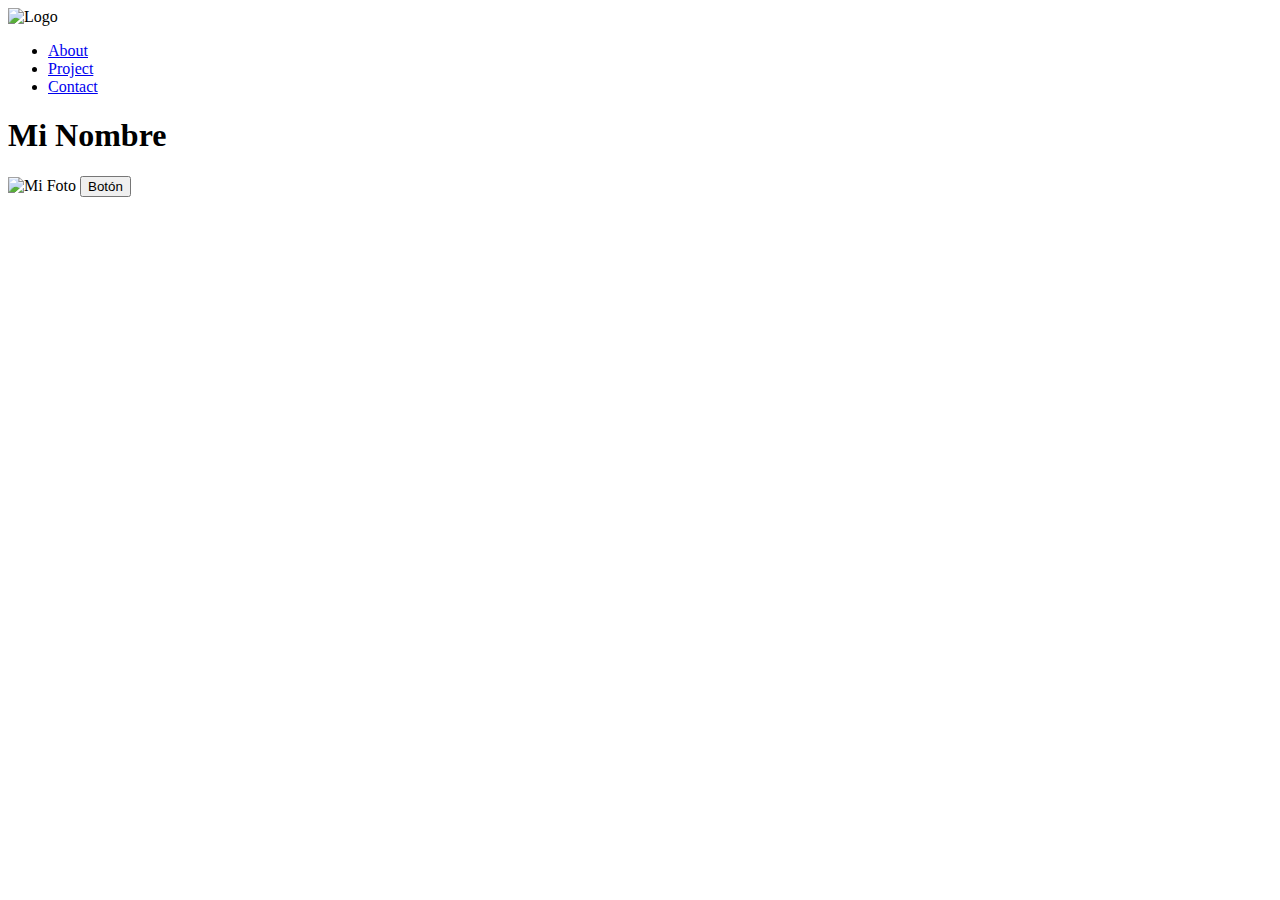
==== index.html @ 41021c16 "first commit" ====
<!DOCTYPE html>
<html lang="en">
<head>
    <meta charset="UTF-8">
    <meta name="viewport" content="width=device-width, initial-scale=1.0">
    <title>blog</title>
    <link rel="stylesheet" href="css/style.css">
    <script src="js/script.js"></script>
</head>
<body>
    <nav>
        <div class="logo">
            <img src="ruta-del-logo.png" alt="Logo">
        </div>
        <ul class="nav-links">
            <li><a href="#about">About</a></li>
            <li><a href="#project">Project</a></li>
            <li><a href="#contact">Contact</a></li>
        </ul>
    </nav>

    <section class="main-section">
        <div class="content">
            <h1>Mi Nombre</h1>
            <img src="ruta-de-la-foto.jpg" alt="Mi Foto" class="profile-pic">
            <button>Botón</button>
        </div>
    </section>
</body>
</html>
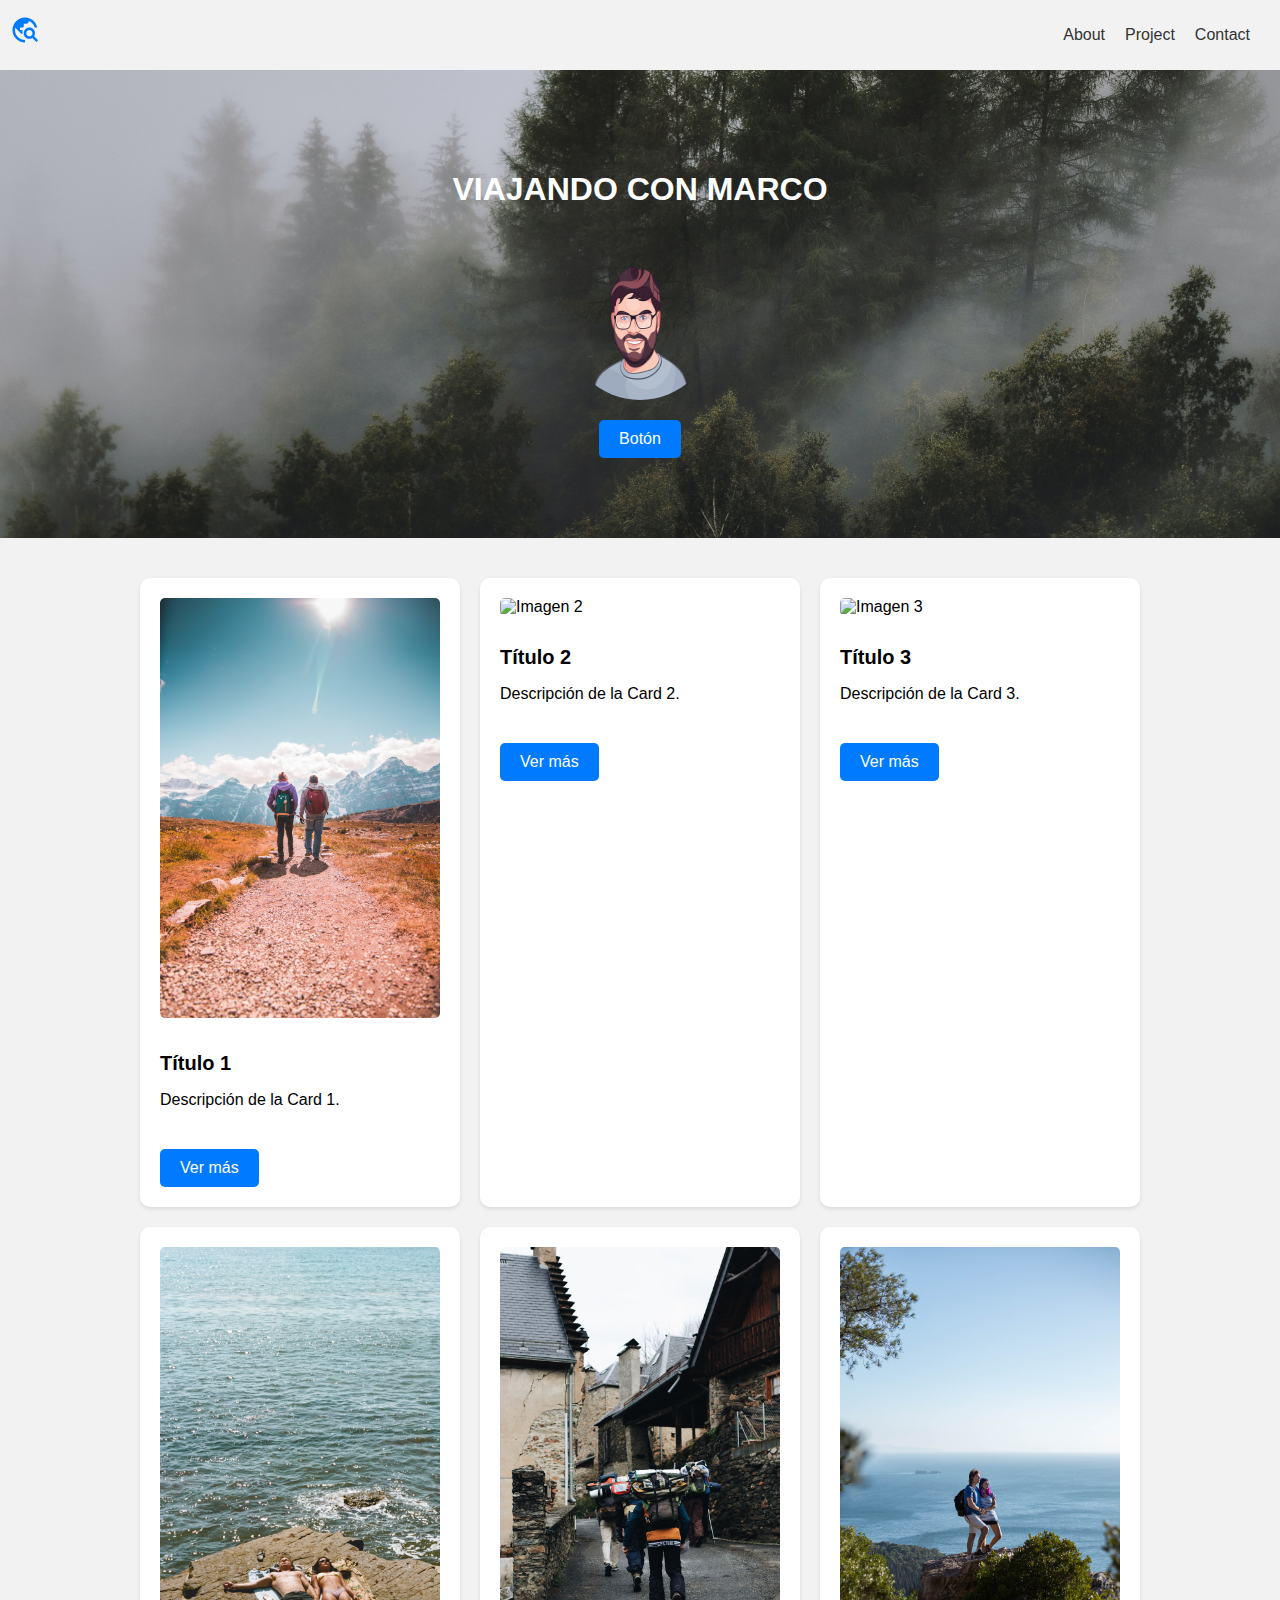
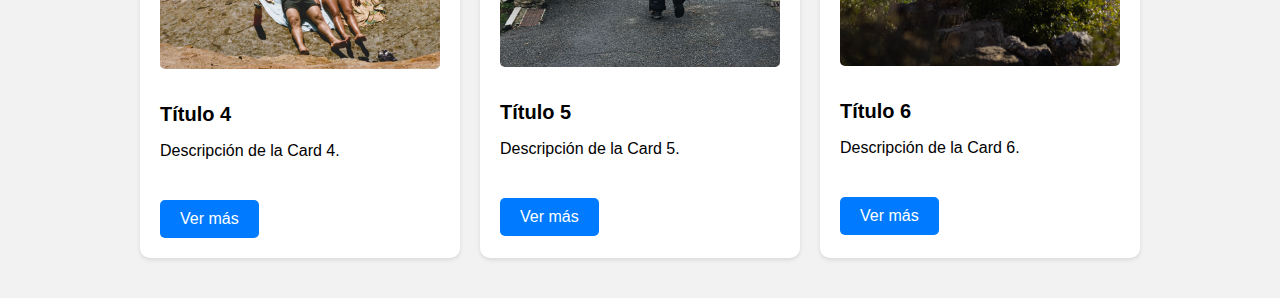
==== commit 8de00717: "cards-correccion del principal" ====
--- a/index.html
+++ b/index.html
@@ -10,7 +10,9 @@
 <body>
     <nav>
         <div class="logo">
-            <img src="ruta-del-logo.png" alt="Logo">
+            <div class="img">
+                <svg stroke="currentColor" fill="currentColor" stroke-width="0" viewBox="0 0 24 24" height="1em" width="1em" xmlns="http://www.w3.org/2000/svg"><path fill="none" d="M0 0h24v24H0z"></path><path d="M19.3 16.9c.4-.7.7-1.5.7-2.4 0-2.5-2-4.5-4.5-4.5S11 12 11 14.5s2 4.5 4.5 4.5c.9 0 1.7-.3 2.4-.7l3.2 3.2 1.4-1.4-3.2-3.2zm-3.8.1c-1.4 0-2.5-1.1-2.5-2.5s1.1-2.5 2.5-2.5 2.5 1.1 2.5 2.5-1.1 2.5-2.5 2.5zM12 20v2C6.48 22 2 17.52 2 12S6.48 2 12 2c4.84 0 8.87 3.44 9.8 8h-2.07A8 8 0 0015 4.59V5c0 1.1-.9 2-2 2h-2v2c0 .55-.45 1-1 1H8v2h2v3H9l-4.79-4.79C4.08 10.79 4 11.38 4 12c0 4.41 3.59 8 8 8z"></path></svg>
+            </div>
         </div>
         <ul class="nav-links">
             <li><a href="#about">About</a></li>
@@ -21,10 +23,61 @@
 
     <section class="main-section">
         <div class="content">
-            <h1>Mi Nombre</h1>
-            <img src="ruta-de-la-foto.jpg" alt="Mi Foto" class="profile-pic">
+            <h1>Viajando con Marco</h1>
+            <img src="img/profileee.png" alt="Mi Foto" class="profile-pic">
             <button>Botón</button>
         </div>
     </section>
+
+    <section class="cards-section">
+        <div class="card-grid">
+            <!-- Card 1 -->
+            <div class="card">
+                <img src="img/1.jpg" alt="Imagen 1">
+                <h3>Título 1</h3>
+                <p>Descripción de la Card 1.</p>
+                <button>Ver más</button>
+            </div>
+
+            <!-- Card 2 -->
+            <div class="card">
+                <img src="img/foto.jpg" alt="Imagen 2">
+                <h3>Título 2</h3>
+                <p>Descripción de la Card 2.</p>
+                <button>Ver más</button>
+            </div>
+
+            
+            <div class="card">
+                <img src="img/3.jpg" alt="Imagen 3">
+                <h3>Título 3</h3>
+                <p>Descripción de la Card 3.</p>
+                <button>Ver más</button>
+            </div>
+            
+            <div class="card">
+                <img src="img/4.jpg" alt="Imagen 4">
+                <h3>Título 4</h3>
+                <p>Descripción de la Card 4.</p>
+                <button>Ver más</button>
+            </div>
+            
+            <div class="card">
+                <img src="img/5.jpg" alt="Imagen 5">
+                <h3>Título 5</h3>
+                <p>Descripción de la Card 5.</p>
+                <button>Ver más</button>
+            </div>
+            
+            <div class="card">
+                <img src="img/6.jpg" alt="Imagen 6">
+                <h3>Título 6</h3>
+                <p>Descripción de la Card 6.</p>
+                <button>Ver más</button>
+            </div>
+
+        </div>
+    </section>
+    
 </body>
 </html>--- a/css/style.css
+++ b/css/style.css
@@ -0,0 +1,163 @@
+body {
+    margin: 0;
+    padding: 0;
+    font-family: Arial, sans-serif;
+    /* background-color: #f2f2f2; Color de fondo para toda la página */
+}
+
+nav {
+    display: flex;
+    justify-content: space-between;
+    align-items: center;
+    background-color: #f2f2f2;
+    padding: 10px;
+}
+
+.logo .img {
+    height: 40px;
+    width: 40px;
+    font-size: 30px;
+    color: #007bff;
+}
+.nav-links {
+    list-style: none;
+    display: flex;
+    align-items: center;
+}
+
+.nav-links li {
+    margin-right: 20px;
+}
+
+.nav-links a {
+    text-decoration: none;
+    color: #333;
+}
+
+.main-section {
+    text-align: center;
+    background-image: url("../img/forest.jpg"); /* Agrega la ruta de tu imagen de fondo aquí */
+    background-size: cover;
+    background-position: center;
+    background-repeat: no-repeat;
+    padding: 80px 0; /* Aumentamos el espaciado interno para separar el contenido del fondo */
+}
+
+.content {
+    max-width: 600px;
+    margin: 0 auto;
+    display: flex;
+    flex-direction: column;
+    justify-content: center;
+    align-items: center;
+}
+.content h1{
+    color: #fff;
+    text-transform: uppercase;
+}
+
+.profile-pic {
+    width: 150px;
+    height: 150px;
+    border-radius: 50%;
+    margin-top: 20px;
+}
+
+button {
+    padding: 10px 20px;
+    background-color: #007bff;
+    color: #fff;
+    border: none;
+    cursor: pointer;
+    font-size: 16px;
+    border-radius: 5px;
+    margin-top: 20px;
+}
+
+button:hover {
+    background-color: #0056b3;
+}
+@media screen and (max-width: 600px) {
+    body {
+        font-size: 14px;
+    }
+
+    .nav-links {
+        flex-direction: column;
+    }
+
+    .nav-links li {
+        margin-right: 0;
+        margin-bottom: 10px;
+    }
+
+    .main-section {
+        margin-top: 20px;
+    }
+
+    .profile-pic {
+        width: 120px;
+        height: 120px;
+    }
+
+    button {
+        font-size: 14px;
+    }
+}
+
+/* Estilos para la sección de las cards */
+.cards-section {
+    padding: 40px 0;
+    background-color: #f2f2f2;
+}
+
+.card-grid {
+    display: grid;
+    grid-template-columns: repeat(3, 1fr); /* 3 cards por fila */
+    grid-gap: 20px; /* Espaciado entre las cards */
+    max-width: 1000px;
+    margin: 0 auto;
+}
+
+.card {
+    background-color: #fff;
+    padding: 20px;
+    border-radius: 10px;
+    box-shadow: 0 2px 4px rgba(0, 0, 0, 0.1);
+}
+
+.card img {
+    width: 100%;
+    border-radius: 5px;
+    margin-bottom: 10px;
+}
+
+.card h3 {
+    font-size: 20px;
+    margin-bottom: 10px;
+}
+
+.card p {
+    font-size: 16px;
+    margin-bottom: 20px;
+}
+
+.card button {
+    padding: 10px 20px;
+    background-color: #007bff;
+    color: #fff;
+    border: none;
+    cursor: pointer;
+    font-size: 16px;
+    border-radius: 5px;
+}
+
+.card button:hover {
+    background-color: #0056b3;
+}
+
+
+
+
+
+
